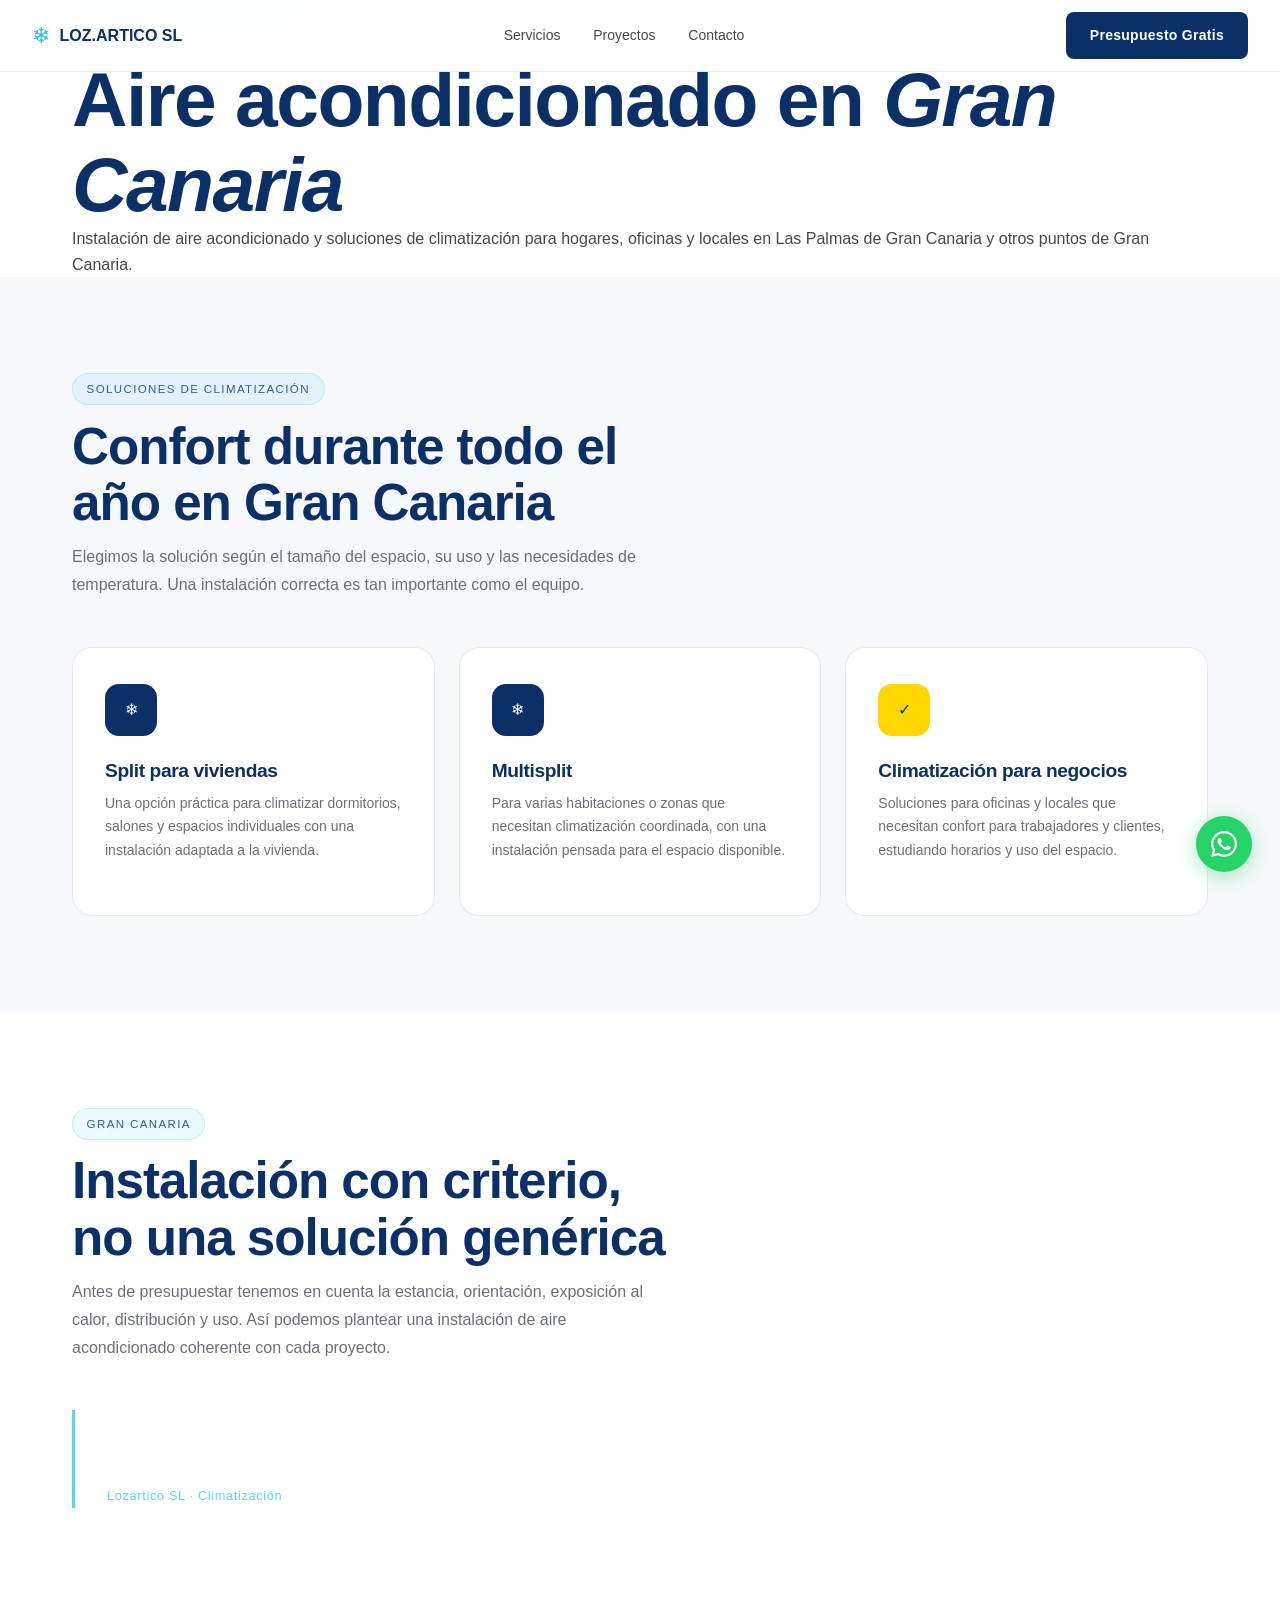
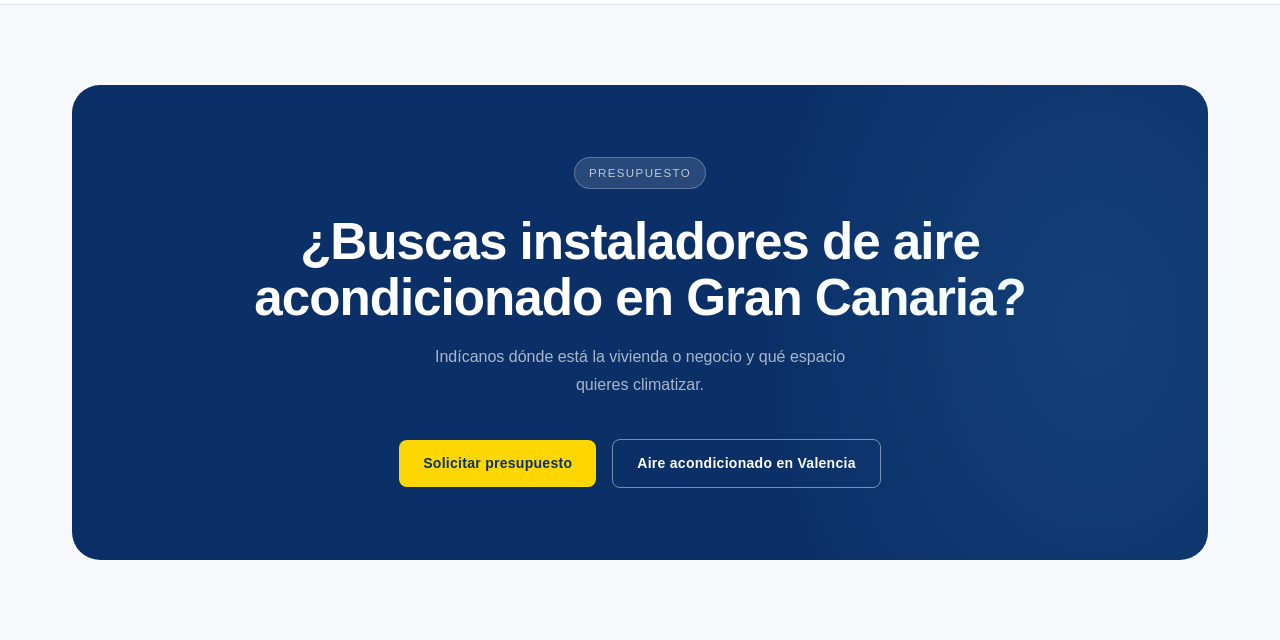
==== aire-acondicionado-gran-canaria.html @ 93b8c064 "seo: crear landing de aire acondicionado en Gran Canaria" ====
<!DOCTYPE html>
<html lang="es">
<head>
  <meta charset="UTF-8">
  <meta name="viewport" content="width=device-width, initial-scale=1.0">
  <title>Aire Acondicionado en Gran Canaria | Instalación y Climatización | Lozartico</title>
  <meta name="description" content="Instalación de aire acondicionado en Gran Canaria para viviendas, oficinas y locales. Soluciones split y multisplit adaptadas al clima de Canarias. Presupuesto con Lozartico.">
  <meta name="robots" content="index, follow">
  <link rel="canonical" href="https://lozartico.com/aire-acondicionado-gran-canaria.html">
  <meta property="og:type" content="website"><meta property="og:title" content="Aire Acondicionado en Gran Canaria | Instalación y Climatización"><meta property="og:description" content="Instalación y soluciones de climatización para viviendas y negocios en Gran Canaria."><meta property="og:url" content="https://lozartico.com/aire-acondicionado-gran-canaria.html">
  <link rel="stylesheet" href="css/style.css">
  <script type="application/ld+json">
  {"@context":"https://schema.org","@type":"Service","name":"Instalación de aire acondicionado en Gran Canaria","serviceType":"Instalación y climatización","provider":{"@type":"HVACBusiness","name":"Lozartico SL","url":"https://lozartico.com","telephone":"+34634332565"},"areaServed":[{"@type":"City","name":"Las Palmas de Gran Canaria"},{"@type":"AdministrativeArea","name":"Gran Canaria"}],"url":"https://lozartico.com/aire-acondicionado-gran-canaria.html"}
  </script>
</head>
<body>
<header class="nav" id="nav"><a href="index.html" class="nav__logo"><span class="nav__logo-icon">❄</span><span class="nav__logo-text">LOZ<strong>.ARTICO</strong> SL</span></a><nav class="nav__links"><a href="index.html" class="nav__link">Servicios</a><a href="proyectos.html" class="nav__link">Proyectos</a><a href="contacto.html" class="nav__link">Contacto</a></nav><a href="contacto.html" class="btn btn--primary nav__cta">Presupuesto Gratis</a><button class="nav__burger" id="burger" aria-label="Abrir menú"><span></span><span></span><span></span></button></header>
<div class="nav__mobile" id="mobileMenu"><a href="index.html" class="nav__mobile-link">Servicios</a><a href="proyectos.html" class="nav__mobile-link">Proyectos</a><a href="contacto.html" class="nav__mobile-link">Contacto</a></div>
<main>
<section class="page-hero"><div class="container"><span class="hero__tag">CLIMATIZACIÓN EN CANARIAS</span><h1 class="page-hero__title">Aire acondicionado en <em>Gran Canaria</em></h1><p class="page-hero__sub">Instalación de aire acondicionado y soluciones de climatización para hogares, oficinas y locales en Las Palmas de Gran Canaria y otros puntos de Gran Canaria.</p></div></section>
<section class="services"><div class="container"><div class="section-header"><span class="section-tag">SOLUCIONES DE CLIMATIZACIÓN</span><h2>Confort durante todo el año en Gran Canaria</h2><p>Elegimos la solución según el tamaño del espacio, su uso y las necesidades de temperatura. Una instalación correcta es tan importante como el equipo.</p></div><div class="services__grid"><article class="service-card"><div class="service-card__icon">❄</div><h3>Split para viviendas</h3><p>Una opción práctica para climatizar dormitorios, salones y espacios individuales con una instalación adaptada a la vivienda.</p></article><article class="service-card"><div class="service-card__icon">❄</div><h3>Multisplit</h3><p>Para varias habitaciones o zonas que necesitan climatización coordinada, con una instalación pensada para el espacio disponible.</p></article><article class="service-card"><div class="service-card__icon service-card__icon--yellow">✓</div><h3>Climatización para negocios</h3><p>Soluciones para oficinas y locales que necesitan confort para trabajadores y clientes, estudiando horarios y uso del espacio.</p></article></div></div></section>
<section class="testimonials"><div class="container"><div class="section-header"><span class="section-tag">GRAN CANARIA</span><h2>Instalación con criterio, no una solución genérica</h2><p>Antes de presupuestar tenemos en cuenta la estancia, orientación, exposición al calor, distribución y uso. Así podemos plantear una instalación de aire acondicionado coherente con cada proyecto.</p></div><div class="trust-quote"><p>Buscamos una solución de climatización equilibrada entre confort, instalación y necesidades reales del espacio.</p><cite>Lozartico SL · Climatización</cite></div></div></section>
<section class="cta"><div class="container"><div class="cta__inner"><span class="section-tag section-tag--light">PRESUPUESTO</span><h2 class="cta__title">¿Buscas instaladores de aire acondicionado en Gran Canaria?</h2><p class="cta__sub">Indícanos dónde está la vivienda o negocio y qué espacio quieres climatizar.</p><div class="cta__actions"><a href="contacto.html" class="btn btn--yellow">Solicitar presupuesto</a><a href="aire-acondicionado-valencia.html" class="btn btn--outline-white">Aire acondicionado en Valencia</a></div></div></div></section>
</main><script src="js/main.js"></script>
</body></html>
---- css/style.css ----
/* ════════════════════════════════════════════════
   LOZARTICO SL v2 — Design System
   Paleta: #0B3068 · #59D2FE · #FFD700 · #44474E
   ════════════════════════════════════════════════ */

:root {
  --primary:      #0B3068;
  --primary-80:   #1a4285;
  --primary-60:   #2d5ba3;
  --primary-dark: #061d42;
  --cyan:         #59D2FE;
  --cyan-dark:    #2bb8e8;
  --cyan-pale:    rgba(89,210,254,0.12);
  --yellow:       #FFD700;
  --yellow-dark:  #e6c200;
  --yellow-glow:  rgba(255,215,0,0.35);
  --neutral:      #44474E;
  --neutral-light:#6b6f78;
  --white:        #ffffff;
  --off-white:    #f7f8fb;
  --light-gray:   #eef0f5;
  --border:       rgba(11,48,104,0.1);
  --shadow-sm:    0 2px 12px rgba(11,48,104,0.08);
  --shadow-md:    0 8px 40px rgba(11,48,104,0.14);
  --shadow-lg:    0 24px 80px rgba(11,48,104,0.2);
  --shadow-glow:  0 0 30px rgba(89,210,254,0.25);
  --radius:       12px;
  --radius-lg:    20px;
  --radius-xl:    28px;
  --nav-h:        72px;
  --ease:         cubic-bezier(0.4, 0, 0.2, 1);
  --ease-spring:  cubic-bezier(0.34, 1.56, 0.64, 1);
  --t:            0.3s var(--ease);
}

/* ── RESET ─────────────────────────────────────── */
*, *::before, *::after { box-sizing: border-box; margin: 0; padding: 0; }
html { scroll-behavior: smooth; -webkit-font-smoothing: antialiased; }
body { font-family: 'DM Sans', sans-serif; font-size: 16px; line-height: 1.6; color: var(--neutral); background: var(--white); overflow-x: hidden; }
img { display: block; max-width: 100%; height: auto; }
a { text-decoration: none; color: inherit; }
button { font-family: inherit; cursor: pointer; border: none; background: none; }
input, textarea, select { font-family: inherit; }

.container { max-width: 1200px; margin: 0 auto; padding: 0 2rem; }

/* ── TYPOGRAPHY ────────────────────────────────── */
h1, h2, h3, h4 { font-family: 'Syne', sans-serif; color: var(--primary); line-height: 1.1; letter-spacing: -0.02em; }
h1 { font-size: clamp(2.8rem, 6vw, 5.5rem); font-weight: 800; }
h2 { font-size: clamp(2rem, 4vw, 3.2rem); font-weight: 700; }
h3 { font-size: clamp(1.3rem, 2.5vw, 1.7rem); font-weight: 700; }
h4 { font-size: 0.82rem; font-weight: 600; text-transform: uppercase; letter-spacing: 0.1em; }

/* ── SECTION HEADER ────────────────────────────── */
.section-header { margin-bottom: 3rem; max-width: 600px; }
.section-header p { margin-top: 0.75rem; font-size: 1rem; color: var(--neutral-light); line-height: 1.75; }
.section-tag {
  display: inline-block;
  padding: 0.35rem 0.85rem;
  background: var(--cyan-pale);
  border: 1px solid rgba(89,210,254,0.3);
  border-radius: 30px;
  font-family: 'DM Sans', sans-serif;
  font-size: 0.72rem;
  font-weight: 500;
  letter-spacing: 0.12em;
  color: var(--primary-60);
  margin-bottom: 0.85rem;
}
.section-tag--light { background: rgba(255,255,255,0.12); border-color: rgba(255,255,255,0.25); color: rgba(255,255,255,0.7); }

/* ── BUTTONS ───────────────────────────────────── */
.btn {
  display: inline-flex;
  align-items: center;
  gap: 0.5rem;
  padding: 0.78rem 1.5rem;
  border-radius: 8px;
  font-family: 'Syne', sans-serif;
  font-weight: 600;
  font-size: 0.875rem;
  letter-spacing: 0.02em;
  transition: transform var(--t), box-shadow var(--t), background var(--t), border-color var(--t);
  white-space: nowrap;
  position: relative;
  overflow: hidden;
}
.btn::after {
  content: '';
  position: absolute;
  inset: 0;
  background: linear-gradient(135deg, rgba(255,255,255,0.15) 0%, transparent 60%);
  opacity: 0;
  transition: opacity var(--t);
}
.btn:hover::after { opacity: 1; }
.btn:active { transform: scale(0.97) !important; }
.btn--lg { padding: 1rem 2rem; font-size: 0.95rem; border-radius: 10px; }
.btn--full { width: 100%; justify-content: center; }
.btn--primary { background: var(--primary); color: var(--white); }
.btn--primary:hover { background: var(--primary-60); transform: translateY(-2px); box-shadow: var(--shadow-md); }
.btn--yellow { background: var(--yellow); color: var(--primary); }
.btn--yellow:hover { background: var(--yellow-dark); transform: translateY(-2px); box-shadow: 0 10px 35px var(--yellow-glow); }
.btn--outline-white { background: transparent; color: var(--white); border: 1.5px solid rgba(255,255,255,0.45); }
.btn--outline-white:hover { background: rgba(255,255,255,0.1); border-color: var(--white); transform: translateY(-2px); }
.btn--glow:hover { box-shadow: 0 0 0 3px rgba(89,210,254,0.3), var(--shadow-md); }
.btn--yellow.btn--glow:hover { box-shadow: 0 0 0 3px rgba(255,215,0,0.3), 0 10px 35px var(--yellow-glow); }
.btn--arrow svg { transition: transform var(--t); }
.btn--arrow:hover svg { transform: translateX(4px); }

@keyframes pulse-ring {
  0% { box-shadow: 0 0 0 0 rgba(11,48,104,0.25); }
  70% { box-shadow: 0 0 0 8px rgba(11,48,104,0); }
  100% { box-shadow: 0 0 0 0 rgba(11,48,104,0); }
}

/* ── REVEAL ANIMATIONS ─────────────────────────── */
.reveal { opacity: 0; transform: translateY(30px); transition: opacity 0.75s var(--ease), transform 0.75s var(--ease); }
.reveal.visible { opacity: 1; transform: translateY(0); }
.reveal--delay1 { transition-delay: 0.12s; }
.reveal--delay2 { transition-delay: 0.24s; }
.reveal--delay3 { transition-delay: 0.38s; }

/* ════════════════════════════════════════════════
   NAV
   ════════════════════════════════════════════════ */
.nav {
  position: fixed;
  top: 0; left: 0; right: 0;
  z-index: 100;
  height: var(--nav-h);
  display: flex;
  align-items: center;
  justify-content: space-between;
  padding: 0 2rem;
  background: rgba(255,255,255,0.94);
  backdrop-filter: blur(14px);
  -webkit-backdrop-filter: blur(14px);
  border-bottom: 1px solid var(--border);
  transition: box-shadow var(--t), background var(--t);
}
.nav.scrolled { box-shadow: var(--shadow-sm); background: rgba(255,255,255,0.98); }
.nav__logo { display: flex; align-items: center; gap: 0.6rem; }
.nav__logo-icon { font-size: 1.4rem; color: var(--cyan-dark); }
.nav__logo-text { font-family: 'Syne', sans-serif; font-size: 1rem; font-weight: 700; color: var(--primary); }
.nav__links { display: flex; align-items: center; gap: 0.25rem; }
.nav__link { padding: 0.5rem 0.9rem; font-size: 0.875rem; font-weight: 400; color: var(--neutral); border-radius: 6px; transition: var(--t); position: relative; }
.nav__link::after { content: ''; position: absolute; bottom: 2px; left: 50%; right: 50%; height: 2px; background: var(--primary); border-radius: 2px; transition: left var(--t), right var(--t); }
.nav__link:hover::after, .nav__link.active::after { left: 0.9rem; right: 0.9rem; }
.nav__link:hover, .nav__link.active { color: var(--primary); }
.nav__burger { display: none; flex-direction: column; gap: 5px; padding: 6px; }
.nav__burger span { display: block; width: 22px; height: 2px; background: var(--primary); border-radius: 2px; transition: var(--t); }
.nav__burger.open span:nth-child(1) { transform: translateY(7px) rotate(45deg); }
.nav__burger.open span:nth-child(2) { opacity: 0; transform: scaleX(0); }
.nav__burger.open span:nth-child(3) { transform: translateY(-7px) rotate(-45deg); }
.nav__mobile { position: fixed; top: var(--nav-h); left: 0; right: 0; background: var(--white); padding: 2rem; border-bottom: 1px solid var(--border); display: flex; flex-direction: column; gap: 0.5rem; transform: translateY(-110%); opacity: 0; pointer-events: none; transition: transform 0.4s var(--ease), opacity 0.4s var(--ease); z-index: 99; box-shadow: var(--shadow-md); }
.nav__mobile.open { transform: translateY(0); opacity: 1; pointer-events: all; }
.nav__mobile-link { padding: 0.75rem 1rem; font-size: 1rem; font-weight: 500; color: var(--primary); border-radius: 8px; transition: var(--t); }
.nav__mobile-link:hover { background: var(--light-gray); }

/* ════════════════════════════════════════════════
   HERO
   ════════════════════════════════════════════════ */
.hero { position: relative; min-height: 100vh; display: flex; align-items: center; overflow: hidden; padding-top: var(--nav-h); }
.hero__bg { position: absolute; inset: 0; background: linear-gradient(135deg, #061d42 0%, #0b3068 45%, #1a4a8a 80%, #0d3d7a 100%); }
.hero__bg-grid { position: absolute; inset: 0; background-image: linear-gradient(rgba(89,210,254,0.07) 1px, transparent 1px), linear-gradient(90deg, rgba(89,210,254,0.07) 1px, transparent 1px); background-size: 60px 60px; }
.hero__photo-bg { position: absolute; right: 0; top: 0; width: 50%; height: 100%; background: url('../images/habitacion_reformada_lozartico_azulyblanco.jpg') center/cover no-repeat; mask-image: linear-gradient(to left, rgba(0,0,0,0.25) 0%, transparent 100%); -webkit-mask-image: linear-gradient(to left, rgba(0,0,0,0.25) 0%, transparent 100%); opacity: 0.35; }
.hero__overlay { position: absolute; inset: 0; background: linear-gradient(to right, rgba(6,29,66,0.95) 40%, rgba(6,29,66,0.5) 100%); }
.hero__bg::after { content: ''; position: absolute; top: 10%; right: 5%; width: 55%; height: 80%; background: radial-gradient(ellipse, rgba(89,210,254,0.1) 0%, transparent 70%); pointer-events: none; }
.hero__content { position: relative; z-index: 2; max-width: 750px; padding-top: 3rem; padding-bottom: 3rem; text-align: left; margin-left: 0; }
.hero__tag { display: inline-block; padding: 0.4rem 1.1rem; background: rgba(89,210,254,0.12); border: 1px solid rgba(89,210,254,0.3); border-radius: 30px; font-size: 0.72rem; font-weight: 500; letter-spacing: 0.12em; color: var(--cyan); margin-bottom: 1.5rem; }
.hero__title { color: var(--white); margin-bottom: 1.25rem; text-align: left; }
.hero__title em { font-style: normal; color: var(--cyan); }
.hero__sub { font-size: 1.05rem; line-height: 1.75; color: rgba(255,255,255,0.72); max-width: 540px; margin-bottom: 2.5rem; font-weight: 300; text-align: left; margin-left: 0; }
.hero__sub strong { color: var(--white); font-weight: 500; }
.hero__actions { display: flex; flex-wrap: wrap; gap: 1rem; align-items: center; margin-bottom: 3rem; justify-content: flex-start; }
.hero__badges { display: flex; align-items: center; gap: 2rem; padding-top: 2rem; border-top: 1px solid rgba(255,255,255,0.1); }
.hero__badge-divider { width: 1px; height: 36px; background: rgba(255,255,255,0.15); }
.hero__scroll { position: absolute; bottom: 2.5rem; right: 3rem; z-index: 2; display: flex; flex-direction: column; align-items: center; gap: 0.5rem; color: rgba(255,255,255,0.35); font-size: 0.65rem; letter-spacing: 0.18em; text-transform: uppercase; }
.hero__scroll-line { width: 1px; height: 50px; background: linear-gradient(to bottom, rgba(255,255,255,0.35), transparent); animation: scrollLine 2s ease-in-out infinite; }
@keyframes scrollLine { 0%, 100% { transform: scaleY(1); opacity: 1; } 50% { transform: scaleY(0.4); opacity: 0.3; } }

/* ════════════════════════════════════════════════
   SERVICES
   ════════════════════════════════════════════════ */
.services { padding: 6rem 0; background: var(--off-white); }
.services__grid { display: grid; grid-template-columns: repeat(3, 1fr); gap: 1.5rem; }
.service-card { background: var(--white); border: 1px solid var(--border); border-radius: var(--radius-lg); padding: 2.25rem 2rem; transition: transform var(--t), box-shadow var(--t), border-color var(--t); position: relative; overflow: hidden; }
.service-card::before { content: ''; position: absolute; top: 0; left: 0; right: 0; height: 3px; background: linear-gradient(to right, var(--primary), var(--cyan)); transform: scaleX(0); transform-origin: left; transition: transform 0.4s var(--ease); }
.service-card:hover { transform: translateY(-5px); box-shadow: var(--shadow-md); border-color: transparent; }
.service-card:hover::before { transform: scaleX(1); }
.service-card__icon { width: 52px; height: 52px; background: var(--primary); border-radius: 14px; display: flex; align-items: center; justify-content: center; margin-bottom: 1.5rem; color: var(--white); transition: transform var(--t); }
.service-card:hover .service-card__icon { transform: scale(1.1) rotate(-3deg); }
.service-card__icon svg { width: 24px; height: 24px; }
.service-card__icon--yellow { background: var(--yellow); color: var(--primary); }
.service-card__icon--green { background: #1d7a4e; color: var(--white); }
.service-card h3 { margin-bottom: 0.65rem; font-size: 1.2rem; }
.service-card > p { font-size: 0.875rem; color: var(--neutral-light); line-height: 1.7; margin-bottom: 1rem; }
.service-card__list { list-style: none; margin-bottom: 1.5rem; }
.service-card__list li { font-size: 0.82rem; color: var(--neutral-light); padding: 0.25rem 0 0.25rem 1.2rem; position: relative; }
.service-card__list li::before { content: '→'; position: absolute; left: 0; color: var(--cyan-dark); font-size: 0.75rem; }
.service-card__link { font-family: 'Syne', sans-serif; font-size: 0.82rem; font-weight: 700; color: var(--primary); display: inline-flex; align-items: center; gap: 0.3rem; border-bottom: 1.5px solid var(--primary); padding-bottom: 1px; transition: var(--t); }
.service-card__link:hover { color: var(--cyan-dark); border-color: var(--cyan-dark); gap: 0.6rem; }

/* ════════════════════════════════════════════════
   GALERÍA
   ════════════════════════════════════════════════ */
.gallery { padding: 6rem 0 3rem; background: var(--white); }
.gallery .container { margin-bottom: 2rem; }
.gallery__grid { display: grid; grid-template-columns: repeat(4, 1fr); grid-template-rows: auto auto; gap: 1rem; padding: 0 2rem; max-width: 1200px; margin: 0 auto; align-items: stretch; }
.gallery__item { position: relative; overflow: hidden; border-radius: var(--radius-lg); background: var(--light-gray); cursor: pointer; transition: transform var(--t), box-shadow var(--t); transition-delay: var(--delay, 0s); }
.gallery__item:hover { transform: scale(1.02); box-shadow: var(--shadow-lg); z-index: 2; }
.gallery__item--tall { grid-row: span 2; }
.gallery__item--wide { grid-column: span 2; }
.gallery__item img { width: 100%; height: 100%; min-height: 100%; object-fit: cover; transition: transform 0.6s var(--ease); display: block; }
.gallery__item--tall img { aspect-ratio: 3/4; height: 100%; }
.gallery__item:not(.gallery__item--tall):not(.gallery__item--wide) img { aspect-ratio: 4/5; }
.gallery__item--wide img { aspect-ratio: 16/9; }
.gallery__item:hover img { transform: scale(1.05); }
.gallery__caption { position: absolute; bottom: 0; left: 0; right: 0; padding: 2rem 1.5rem 1.5rem; background: linear-gradient(to top, rgba(6,29,66,0.9) 0%, transparent 100%); transform: translateY(30%); opacity: 0; transition: transform 0.4s var(--ease), opacity 0.4s var(--ease); }
.gallery__item:hover .gallery__caption { transform: translateY(0); opacity: 1; }
.gallery__tag { display: inline-block; padding: 0.2rem 0.6rem; background: var(--yellow); color: var(--primary); border-radius: 4px; font-family: 'Syne', sans-serif; font-size: 0.65rem; font-weight: 700; letter-spacing: 0.1em; text-transform: uppercase; margin-bottom: 0.4rem; }
.gallery__caption h4 { color: var(--white); font-size: 1rem; margin-bottom: 0.2rem; }
.gallery__caption p { color: rgba(255,255,255,0.65); font-size: 0.8rem; }
.gallery__cta { margin-top: 2.5rem; text-align: center; }

/* ════════════════════════════════════════════════
   CASE STUDY
   ════════════════════════════════════════════════ */
.casestudy { display: grid; grid-template-columns: 1fr 1fr; min-height: 450px; overflow: hidden; background: var(--primary); }
.casestudy__image { position: relative; overflow: hidden; background: var(--primary); width: 100%; height: 100%; }
.casestudy__image img { width: 100%; height: 100%; min-height: 450px; object-fit: cover; transition: transform 0.6s var(--ease); display: block; }
.casestudy__image:hover img { transform: scale(1.04); }
.casestudy__image-overlay { position: absolute; inset: 0; background: linear-gradient(135deg, rgba(6,29,66,0.3) 0%, transparent 60%); pointer-events: none; }
.casestudy__content { background: var(--primary); color: var(--white); padding: 4.5rem 4rem; display: flex; flex-direction: column; justify-content: center; gap: 1.25rem; }
.casestudy__tag { display: inline-block; font-size: 0.68rem; font-weight: 500; letter-spacing: 0.15em; color: var(--cyan); border-bottom: 1px solid rgba(89,210,254,0.3); padding-bottom: 0.5rem; width: fit-content; }
.casestudy__title { color: var(--white); font-size: clamp(1.8rem, 3vw, 2.8rem); }
.casestudy__desc { color: rgba(255,255,255,0.7); font-size: 0.925rem; line-height: 1.75; font-weight: 300; max-width: 420px; }
.casestudy__stats { display: flex; gap: 2.5rem; padding: 1.5rem 0; border-top: 1px solid rgba(255,255,255,0.1); border-bottom: 1px solid rgba(255,255,255,0.1); }
.stat__num { display: block; font-family: 'Syne', sans-serif; font-size: 2.2rem; font-weight: 800; color: var(--yellow); line-height: 1; margin-bottom: 0.25rem; }
.stat__label { font-size: 0.75rem; color: rgba(255,255,255,0.5); text-transform: uppercase; letter-spacing: 0.08em; }

@media (min-width: 1025px) {
  .casestudy--reverse .casestudy__image { order: 2; }
  .casestudy--reverse .casestudy__content { order: 1; }
}

/* ════════════════════════════════════════════════
   MARQUEE
   ════════════════════════════════════════════════ */
.clients { padding: 1.25rem 0; background: var(--off-white); border-top: 1px solid var(--border); border-bottom: 1px solid var(--border); overflow: hidden; }
.clients__marquee { overflow: hidden; }
.clients__track { display: flex; gap: 2rem; width: max-content; animation: marquee 30s linear infinite; align-items: center; }
.clients__track:hover { animation-play-state: paused; }
.clients__track span { font-family: 'Syne', sans-serif; font-size: 0.72rem; font-weight: 600; letter-spacing: 0.14em; color: var(--neutral-light); white-space: nowrap; }
@keyframes marquee { from { transform: translateX(0); } to { transform: translateX(-50%); } }

/* ════════════════════════════════════════════════
   TESTIMONIALS
   ════════════════════════════════════════════════ */
.testimonials { padding: 6rem 0; background: var(--white); }
.testimonials__grid { display: grid; grid-template-columns: repeat(3, 1fr); gap: 1.5rem; }
.testimonial { background: var(--off-white); border: 1px solid var(--border); border-radius: var(--radius-lg); padding: 2rem; position: relative; transition: transform var(--t), box-shadow var(--t); }
.testimonial:hover { transform: translateY(-4px); box-shadow: var(--shadow-sm); }
.testimonial__stars { font-size: 0.9rem; color: var(--yellow); margin-bottom: 1rem; letter-spacing: 0.05em; }
.testimonial p { font-size: 0.875rem; line-height: 1.8; color: var(--neutral); font-style: italic; margin-bottom: 1.5rem; }
.testimonial__author { display: flex; align-items: center; gap: 0.75rem; }
.testimonial__avatar { width: 40px; height: 40px; background: var(--primary); color: var(--cyan); border-radius: 50%; display: flex; align-items: center; justify-content: center; font-family: 'Syne', sans-serif; font-size: 0.75rem; font-weight: 700; flex-shrink: 0; }
.testimonial__author strong { display: block; font-family: 'Syne', sans-serif; font-size: 0.875rem; color: var(--primary); }
.testimonial__author span { font-size: 0.75rem; color: var(--neutral-light); }

/* ════════════════════════════════════════════════
   CTA
   ════════════════════════════════════════════════ */
.cta { padding: 5rem 0; background: var(--off-white); border-top: 1px solid var(--border); }
.cta__inner { background: var(--primary); border-radius: var(--radius-xl); padding: 4.5rem 3rem; text-align: center; position: relative; overflow: hidden; }
.cta__inner::before { content: ''; position: absolute; top: -50%; right: -20%; width: 60%; height: 200%; background: radial-gradient(ellipse, rgba(89,210,254,0.1) 0%, transparent 70%); pointer-events: none; }
.cta__deco { position: absolute; top: 1.5rem; right: 2.5rem; font-size: 5rem; opacity: 0.06; pointer-events: none; }
.cta__title { color: var(--white); font-size: clamp(2rem, 4vw, 3.2rem); margin: 0.75rem 0 1rem; }
.cta__sub { color: rgba(255,255,255,0.65); font-size: 1rem; max-width: 460px; margin: 0 auto 2.5rem; font-weight: 300; line-height: 1.75; }
.cta__actions { display: flex; flex-wrap: wrap; gap: 1rem; align-items: center; justify-content: center; }

/* ════════════════════════════════════════════════
   FOOTER
   ════════════════════════════════════════════════ */
.footer { background: var(--primary-dark); color: rgba(255,255,255,0.55); padding-top: 4rem; }
.footer__grid { display: grid; grid-template-columns: 2fr 1fr 1fr 1fr; gap: 3rem; padding-bottom: 3rem; }
.footer__brand p { margin-top: 0.85rem; font-size: 0.85rem; line-height: 1.75; max-width: 270px; }
.footer__logo .nav__logo-icon { color: var(--cyan); }
.footer__logo .nav__logo-text, .footer__logo .nav__logo-text strong { color: var(--white); }
.footer__locations { display: flex; flex-wrap: wrap; gap: 0.5rem; margin-top: 1rem; }
.footer__locations span { font-size: 0.72rem; padding: 0.25rem 0.6rem; border: 1px solid rgba(255,255,255,0.12); border-radius: 4px; }
.footer h4 { color: var(--white); margin-bottom: 1.25rem; }
.footer__links { list-style: none; display: flex; flex-direction: column; gap: 0.65rem; }
.footer__links a { font-size: 0.82rem; transition: color var(--t); }
.footer__links a:hover { color: var(--cyan); }
.footer__contact { list-style: none; display: flex; flex-direction: column; gap: 0.6rem; }
.footer__contact li { font-size: 0.8rem; line-height: 1.5; }
.footer__contact a:hover { color: var(--cyan); }
.footer__socials { display: flex; align-items: center; flex-wrap: wrap; gap: 0.6rem; margin-top: 1rem; }
.footer__socials a { width: 34px; height: 34px; display: inline-flex; align-items: center; justify-content: center; border: 1px solid rgba(255,255,255,0.14); border-radius: 8px; color: rgba(255,255,255,0.65); transition: var(--t); }
.footer__socials a:hover { color: var(--cyan); border-color: var(--cyan); transform: translateY(-2px); }
.footer__bottom { border-top: 1px solid rgba(255,255,255,0.08); padding: 1.25rem 0; font-size: 0.72rem; }
.footer__bottom-inner { display: flex; align-items: center; justify-content: space-between; gap: 1rem; }

/* Contact and trust sections */
.contact-section { padding: 6rem 0; background: var(--off-white); }
.contact-grid { display: grid; grid-template-columns: 0.9fr 1.1fr; gap: 4rem; align-items: start; }
.contact-form-wrap { background: var(--white); border: 1px solid var(--border); border-radius: var(--radius-xl); padding: 2.25rem; box-shadow: var(--shadow-sm); }
.form-row { display: grid; grid-template-columns: repeat(2, minmax(0, 1fr)); gap: 1rem; }
.form-group { margin-bottom: 1rem; }
.form-group label { display: block; margin-bottom: 0.35rem; font-size: 0.78rem; font-weight: 600; color: var(--primary); }
.form-group input, .form-group textarea, .form-group select { width: 100%; border: 1px solid rgba(11,48,104,0.15); border-radius: 8px; padding: 0.8rem 0.9rem; color: var(--neutral); background: var(--white); outline: none; transition: border-color var(--t), box-shadow var(--t); }
.form-group textarea { min-height: 150px; resize: vertical; }
.form-group input:focus, .form-group textarea:focus, .form-group select:focus { border-color: var(--cyan-dark); box-shadow: 0 0 0 3px var(--cyan-pale); }
.trust-strip { padding: 5rem 0; background: var(--primary); color: var(--white); }
.trust-strip h3 { color: var(--white); font-size: 1.5rem; margin-bottom: 1.5rem; }
.trust-logos { display: flex; flex-wrap: wrap; gap: 1.5rem; margin-bottom: 2.5rem; }
.trust-logos span { font-family: 'Syne', sans-serif; font-size: 0.82rem; color: rgba(255,255,255,0.45); letter-spacing: 0.1em; }
.trust-quote { max-width: 680px; border-left: 3px solid var(--cyan); padding-left: 2rem; position: relative; }
.trust-quote__mark { font-family: 'Syne', sans-serif; font-size: 5rem; font-weight: 800; color: var(--cyan); opacity: 0.2; position: absolute; top: -1.5rem; left: 2rem; line-height: 1; }
.trust-quote p { font-size: 1.05rem; font-style: italic; font-weight: 300; color: rgba(255,255,255,0.8); line-height: 1.8; margin-bottom: 0.75rem; }
.trust-quote cite { font-size: 0.8rem; color: var(--cyan); font-style: normal; letter-spacing: 0.05em; }

/* ════════════════════════════════════════════════
   PROJECTS PAGE
   ════════════════════════════════════════════════ */
.projects-section { padding: 5rem 0; }
.project-featured { display: grid; grid-template-columns: 1fr 1fr; gap: 0; border-radius: var(--radius-xl); overflow: hidden; margin-bottom: 3rem; box-shadow: var(--shadow-lg); background: var(--primary); }
.project-featured__content { background: var(--primary); color: var(--white); padding: 3.5rem; display: flex; flex-direction: column; gap: 1.25rem; justify-content: center; min-width: 0; }
.project-featured__content h2 { color: var(--white); }
.project-featured__content p { color: rgba(255,255,255,0.7); font-size: 0.925rem; line-height: 1.75; font-weight: 300; }
.project-featured__image { min-height: 440px; height: 100%; overflow: hidden; position: relative; background: var(--primary); }
.project-featured__image img { width: 100%; height: 100%; min-height: 440px; object-fit: cover; transition: transform 0.6s var(--ease); display: block; }
.project-featured:hover .project-featured__image img { transform: scale(1.04); }
.projects-grid { display: grid; grid-template-columns: repeat(3, 1fr); gap: 1.5rem; }
.project-card { border-radius: var(--radius-lg); overflow: hidden; border: 1px solid var(--border); transition: transform var(--t), box-shadow var(--t), border-color var(--t); background: var(--white); min-width: 0; }
.project-card:hover { transform: translateY(-5px); box-shadow: var(--shadow-md); border-color: transparent; }
.project-card__image { height: 240px; overflow: hidden; position: relative; }
.project-card__image img { width: 100%; height: 100%; object-fit: cover; transition: transform 0.6s var(--ease); }
.project-card:hover .project-card__image img { transform: scale(1.06); }
.project-card__content { padding: 1.75rem; }
.project-card__content h3 { font-size: 1.1rem; margin: 0.5rem 0; }
.project-card__content p { font-size: 0.875rem; color: var(--neutral-light); line-height: 1.65; margin-bottom: 1rem; }
.project-card__meta { display: flex; align-items: center; justify-content: space-between; padding-top: 1rem; border-top: 1px solid var(--border); gap: 0.75rem; }
.project-card__meta span { font-size: 0.78rem; color: var(--neutral-light); }

/* ════════════════════════════════════════════════
   RESPONSIVE
   ════════════════════════════════════════════════ */
@media (max-width: 1024px) {
  .services__grid { grid-template-columns: repeat(2, minmax(0, 1fr)); }
  .testimonials__grid { grid-template-columns: repeat(2, minmax(0, 1fr)); }
  .footer__grid { grid-template-columns: 1fr 1fr; gap: 2rem; }
  .casestudy { grid-template-columns: 1fr; }
  .casestudy__image { min-height: 280px; }
  .casestudy__image img { min-height: 280px; }
  .project-featured { grid-template-columns: 1fr; }
  .project-featured__image { min-height: 280px; }
  .project-featured__image img { min-height: 280px; }
  .projects-grid { grid-template-columns: repeat(2, minmax(0, 1fr)); }
  .contact-grid { grid-template-columns: 1fr; gap: 3rem; }
  .gallery__grid { grid-template-columns: repeat(2, minmax(0, 1fr)); }
  .gallery__item--tall { grid-row: auto; }
  .gallery__item--wide { grid-column: auto; }
}

@media (max-width: 768px) {
  :root { --nav-h: 64px; }
  .container { padding-left: 1.25rem; padding-right: 1.25rem; width: 100%; }
  .nav { padding: 0 1.25rem; }
  .nav__links, .nav__cta { display: none; }
  .nav__burger { display: flex; }
  .nav__mobile { padding: 1rem 1.25rem 1.25rem; }

  .hero { min-height: auto; padding-top: var(--nav-h); }
  .hero__content { width: 100%; max-width: none; padding: 4.5rem 1.25rem 4rem; }
  .hero__tag { margin-bottom: 1rem; max-width: 100%; }
  .hero__title { font-size: clamp(2.35rem, 11vw, 4.1rem); line-height: 1.02; overflow-wrap: anywhere; }
  .hero__sub { max-width: 100%; font-size: 0.98rem; line-height: 1.7; margin-bottom: 1.75rem; }
  .hero__actions { width: 100%; flex-direction: column; align-items: stretch; gap: 0.75rem; margin-bottom: 2rem; }
  .hero__actions .btn { width: 100%; justify-content: center; }
  .hero__badges { width: 100%; flex-wrap: wrap; gap: 1rem 1.25rem; padding-top: 1.5rem; }
  .hero__badge-divider { display: none; }
  .hero__scroll { display: none; }
  .hero__photo-bg { width: 100%; opacity: 0.22; mask-image: linear-gradient(to top, rgba(0,0,0,0.12) 0%, transparent 100%); -webkit-mask-image: linear-gradient(to top, rgba(0,0,0,0.12) 0%, transparent 100%); }
  .hero__overlay { background: linear-gradient(to bottom, rgba(6,29,66,0.92), rgba(6,29,66,0.82)); }

  .services, .testimonials, .contact-section, .gallery { padding: 4rem 0; }
  .section-header { margin-bottom: 2rem; max-width: 100%; }
  .section-header h2 { font-size: clamp(2rem, 9vw, 2.8rem); overflow-wrap: anywhere; }
  .services__grid, .testimonials__grid, .projects-grid { grid-template-columns: 1fr; gap: 1rem; }
  .service-card, .testimonial { padding: 1.5rem; }

  .gallery__grid { grid-template-columns: 1fr; gap: 0.75rem; padding: 0 1.25rem; }
  .gallery__item, .gallery__item--tall, .gallery__item--wide { grid-column: auto; grid-row: auto; min-height: 260px; }
  .gallery__item img, .gallery__item--tall img, .gallery__item--wide img { width: 100%; height: 100%; min-height: 260px; aspect-ratio: 4/3; object-fit: cover; }
  .gallery__caption { transform: translateY(0); opacity: 1; padding: 3rem 1.1rem 1rem; }

  .casestudy { grid-template-columns: 1fr; min-height: 0; }
  .casestudy__image { min-height: 260px; }
  .casestudy__image img { min-height: 260px; aspect-ratio: 4/3; }
  .casestudy__content { padding: 2.5rem 1.25rem; gap: 1rem; }
  .casestudy__desc { max-width: none; }
  .casestudy__stats { flex-wrap: wrap; gap: 1.25rem 2rem; padding: 1.25rem 0; }

  .cta { padding: 3rem 0; }
  .cta__inner { padding: 2.5rem 1.25rem; border-radius: 20px; }
  .cta__title { font-size: clamp(2rem, 9vw, 2.8rem); overflow-wrap: anywhere; }
  .cta__sub { max-width: none; margin-bottom: 1.75rem; }
  .cta__actions { width: 100%; flex-direction: column; align-items: stretch; gap: 0.75rem; }
  .cta__actions .btn { width: 100%; justify-content: center; }

  .project-featured { grid-template-columns: 1fr; border-radius: 20px; margin-bottom: 2rem; }
  .project-featured__content { padding: 2rem 1.25rem; gap: 1rem; }
  .project-featured__content h2 { font-size: clamp(1.9rem, 9vw, 2.7rem); overflow-wrap: anywhere; }
  .project-featured__image, .project-featured__image img { min-height: 260px; height: 260px; }
  .project-card__image { height: 220px; }
  .project-card__content { padding: 1.4rem; }
  .project-card__meta { align-items: flex-start; flex-direction: column; }

  .footer { padding-top: 3rem; }
  .footer__grid { grid-template-columns: 1fr; gap: 1.75rem; padding-bottom: 2rem; }
  .footer__bottom-inner { align-items: flex-start; flex-direction: column; }
  .footer__socials { gap: 0.5rem; }
  .footer__socials a { width: 36px; height: 36px; }

  .trust-strip { padding: 4rem 0; }
  .trust-logos { gap: 0.75rem 1rem; margin-bottom: 2rem; }
  .trust-quote { padding-left: 1rem; }
  .trust-quote__mark { left: 1rem; }

  .contact-grid { gap: 1.75rem; }
  .contact-form-wrap { padding: 1.25rem; border-radius: 18px; }
  .form-row { grid-template-columns: 1fr; gap: 0; }
}

@media (max-width: 480px) {
  .container { padding-left: 1rem; padding-right: 1rem; }
  .nav { padding: 0 1rem; }
  .hero__content { padding: 4rem 1rem 3.25rem; }
  .hero__title { font-size: clamp(2.2rem, 12vw, 3.5rem); }
  .hero__badges { align-items: flex-start; flex-direction: column; }
  .hero__badge { width: 100%; }
  .section-tag { max-width: 100%; }
  .gallery__grid { padding: 0 1rem; }
  .gallery__item, .gallery__item img, .gallery__item--tall img, .gallery__item--wide img { min-height: 220px; }
  .casestudy__content { padding: 2.25rem 1rem; }
  .cta__inner { padding: 2.25rem 1rem; border-radius: 16px; }
  .project-featured__content { padding: 1.75rem 1rem; }
  .contact-form-wrap { padding: 1rem; }
  .form-group input, .form-group textarea, .form-group select { font-size: 16px; }
  .footer__socials a { width: 34px; height: 34px; }
}

@media (hover: none) and (pointer: coarse) {
  .service-card:hover, .testimonial:hover, .project-card:hover, .gallery__item:hover { transform: none; box-shadow: none; }
  .gallery__caption { transform: translateY(0); opacity: 1; }
}
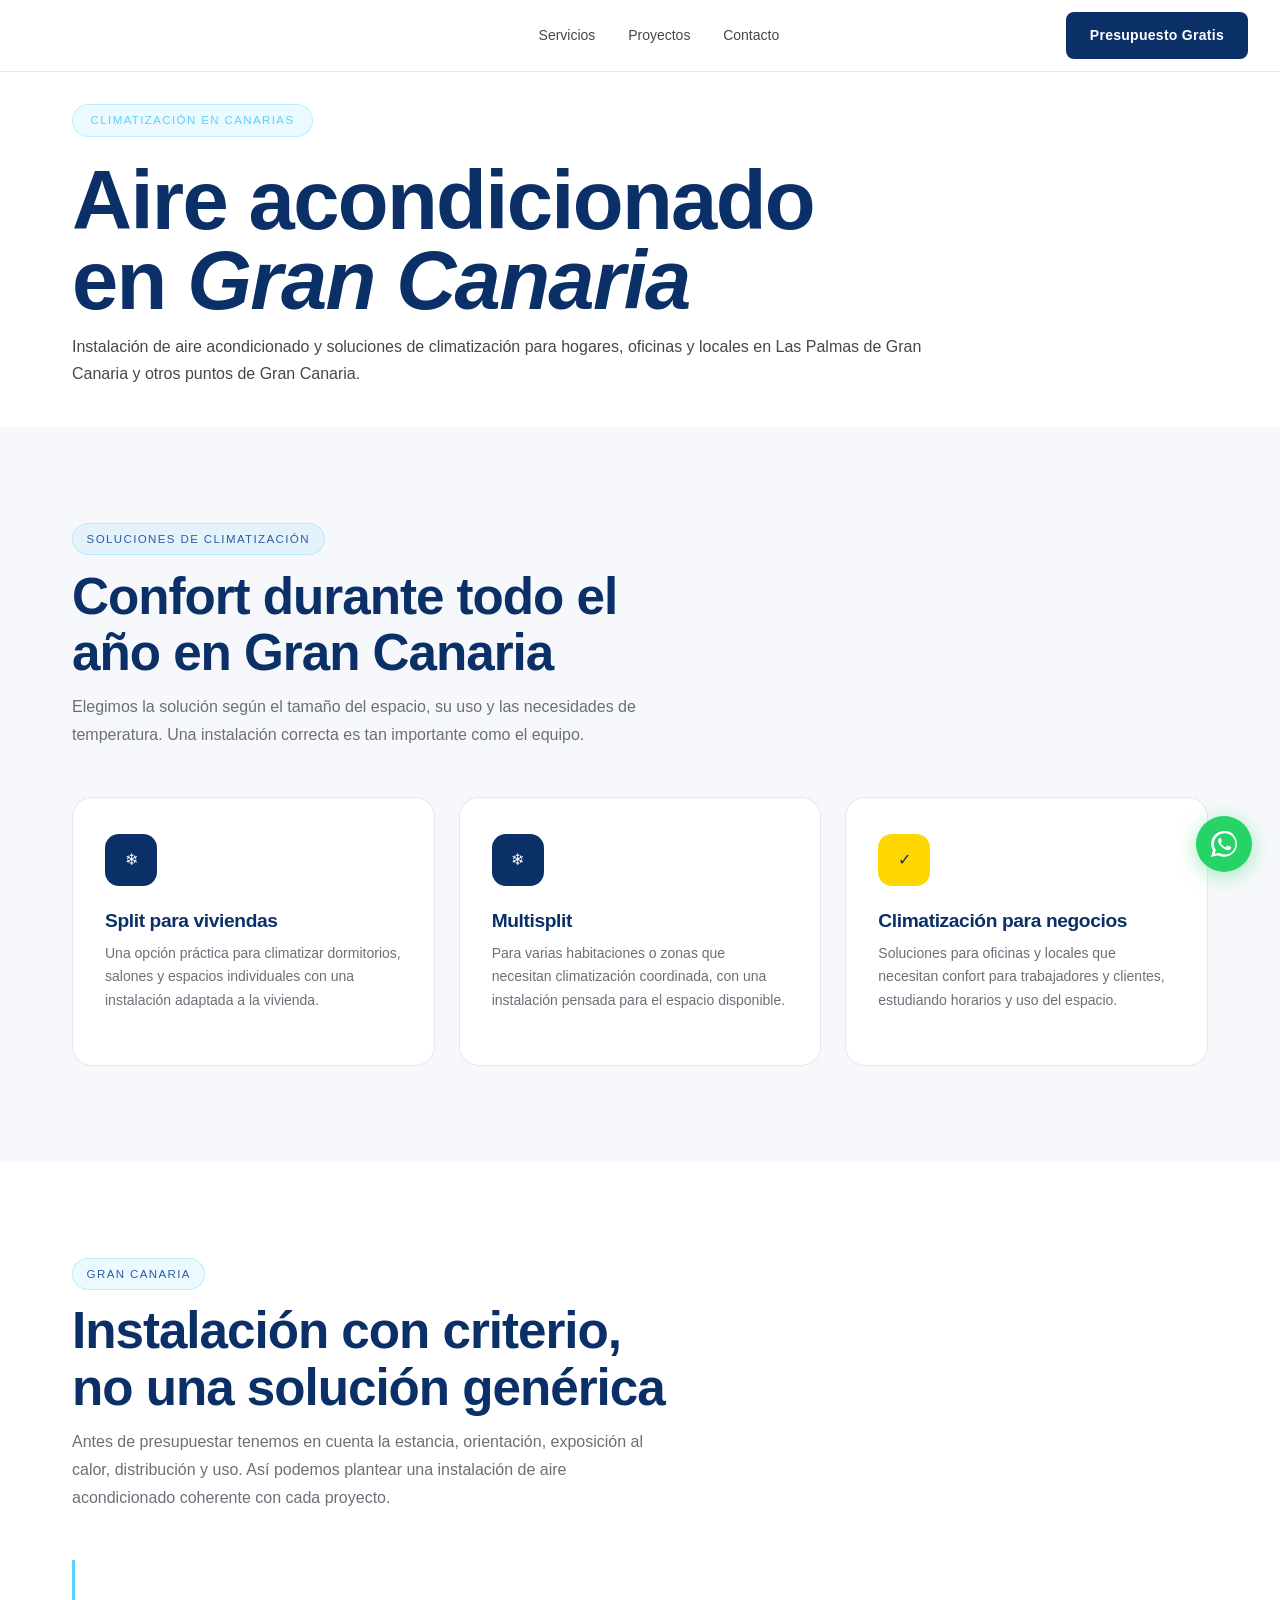
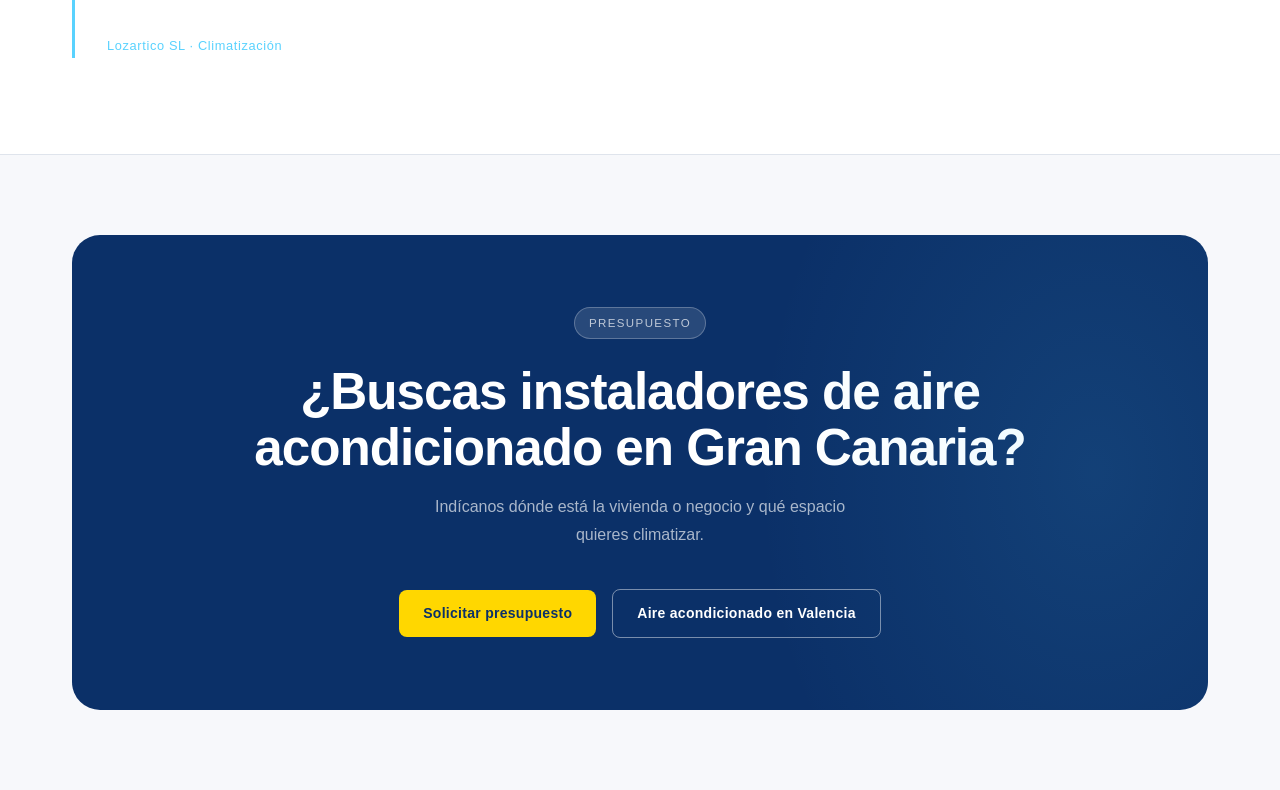
==== commit c0840e5b: "seo: corregir canonical de aire acondicionado Gran Canaria" ====
--- a/aire-acondicionado-gran-canaria.html
+++ b/aire-acondicionado-gran-canaria.html
@@ -6,12 +6,10 @@
   <title>Aire Acondicionado en Gran Canaria | Instalación y Climatización | Lozartico</title>
   <meta name="description" content="Instalación de aire acondicionado en Gran Canaria para viviendas, oficinas y locales. Soluciones split y multisplit adaptadas al clima de Canarias. Presupuesto con Lozartico.">
   <meta name="robots" content="index, follow">
-  <link rel="canonical" href="https://lozartico.com/aire-acondicionado-gran-canaria.html">
-  <meta property="og:type" content="website"><meta property="og:title" content="Aire Acondicionado en Gran Canaria | Instalación y Climatización"><meta property="og:description" content="Instalación y soluciones de climatización para viviendas y negocios en Gran Canaria."><meta property="og:url" content="https://lozartico.com/aire-acondicionado-gran-canaria.html">
+  <link rel="canonical" href="https://lozartic.es/aire-acondicionado-gran-canaria.html">
+  <meta property="og:type" content="website"><meta property="og:title" content="Aire Acondicionado en Gran Canaria | Instalación y Climatización"><meta property="og:description" content="Instalación y soluciones de climatización para viviendas y negocios en Gran Canaria."><meta property="og:url" content="https://lozartic.es/aire-acondicionado-gran-canaria.html">
   <link rel="stylesheet" href="css/style.css">
-  <script type="application/ld+json">
-  {"@context":"https://schema.org","@type":"Service","name":"Instalación de aire acondicionado en Gran Canaria","serviceType":"Instalación y climatización","provider":{"@type":"HVACBusiness","name":"Lozartico SL","url":"https://lozartico.com","telephone":"+34634332565"},"areaServed":[{"@type":"City","name":"Las Palmas de Gran Canaria"},{"@type":"AdministrativeArea","name":"Gran Canaria"}],"url":"https://lozartico.com/aire-acondicionado-gran-canaria.html"}
-  </script>
+  <script type="application/ld+json">{"@context":"https://schema.org","@type":"Service","name":"Instalación de aire acondicionado en Gran Canaria","serviceType":"Instalación y climatización","provider":{"@type":"HVACBusiness","name":"Lozartico SL","url":"https://lozartic.es","telephone":"+34634332565"},"areaServed":[{"@type":"City","name":"Las Palmas de Gran Canaria"},{"@type":"AdministrativeArea","name":"Gran Canaria"}],"url":"https://lozartic.es/aire-acondicionado-gran-canaria.html"}</script>
 </head>
 <body>
 <header class="nav" id="nav"><a href="index.html" class="nav__logo"><span class="nav__logo-icon">❄</span><span class="nav__logo-text">LOZ<strong>.ARTICO</strong> SL</span></a><nav class="nav__links"><a href="index.html" class="nav__link">Servicios</a><a href="proyectos.html" class="nav__link">Proyectos</a><a href="contacto.html" class="nav__link">Contacto</a></nav><a href="contacto.html" class="btn btn--primary nav__cta">Presupuesto Gratis</a><button class="nav__burger" id="burger" aria-label="Abrir menú"><span></span><span></span><span></span></button></header>
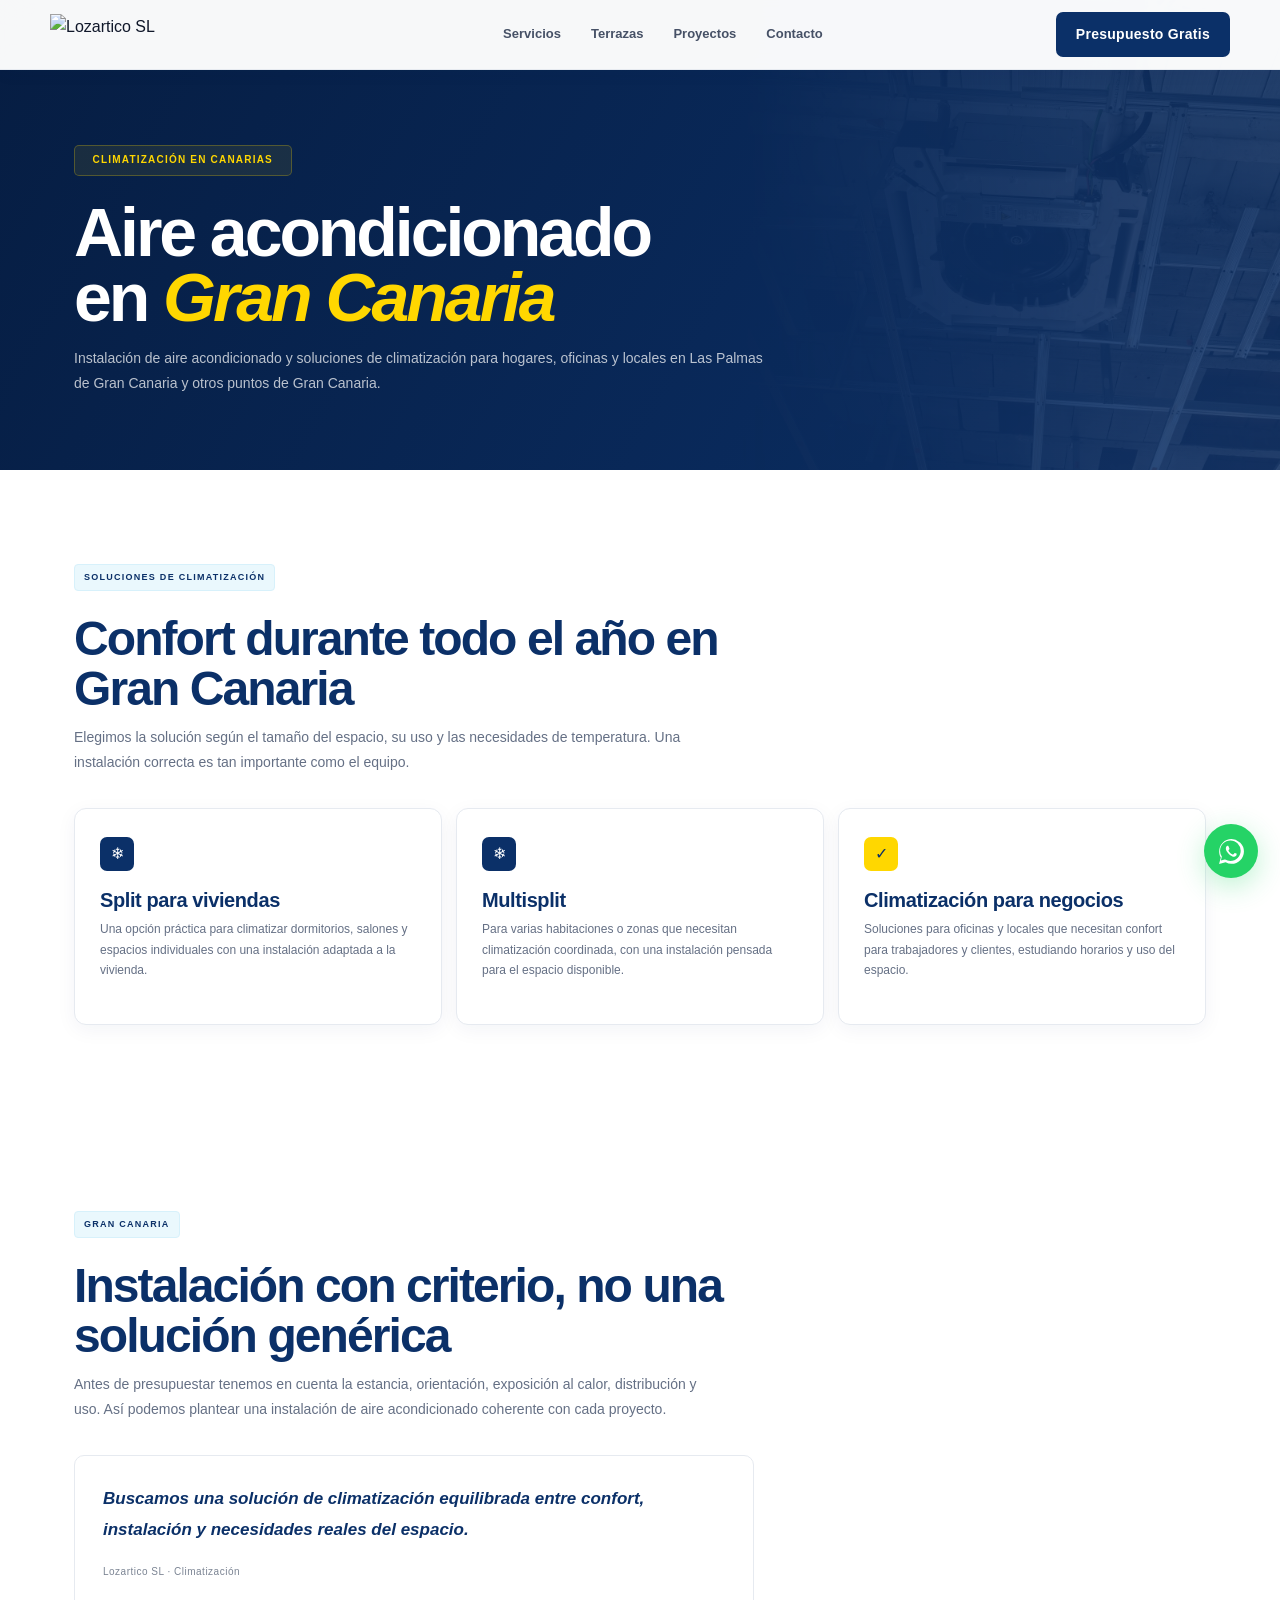
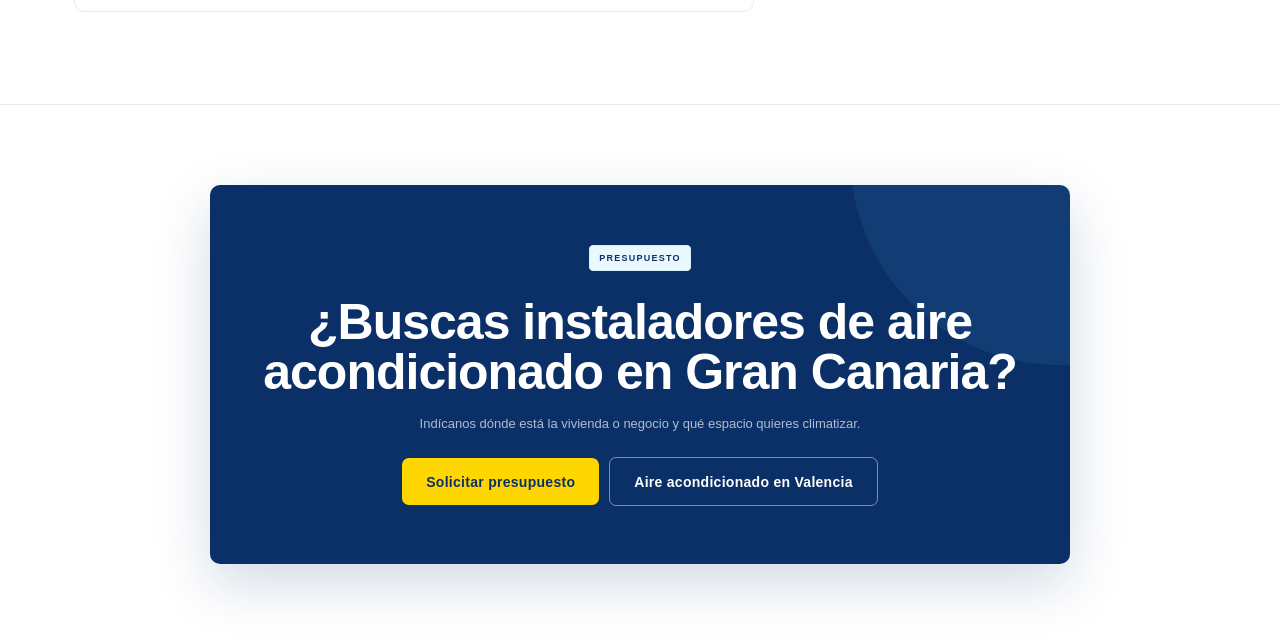
==== commit 357d2b8d: "Restore Gran Canaria HVAC landing page and site navigation" ====
--- a/aire-acondicionado-gran-canaria.html
+++ b/aire-acondicionado-gran-canaria.html
@@ -1,8 +1,7 @@
 <!DOCTYPE html>
 <html lang="es">
 <head>
-  <meta charset="UTF-8">
-  <meta name="viewport" content="width=device-width, initial-scale=1.0">
+  <meta charset="UTF-8"><meta name="viewport" content="width=device-width, initial-scale=1.0">
   <title>Aire Acondicionado en Gran Canaria | Instalación y Climatización | Lozartico</title>
   <meta name="description" content="Instalación de aire acondicionado en Gran Canaria para viviendas, oficinas y locales. Soluciones split y multisplit adaptadas al clima de Canarias. Presupuesto con Lozartico.">
   <meta name="robots" content="index, follow">
@@ -12,8 +11,8 @@
   <script type="application/ld+json">{"@context":"https://schema.org","@type":"Service","name":"Instalación de aire acondicionado en Gran Canaria","serviceType":"Instalación y climatización","provider":{"@type":"HVACBusiness","name":"Lozartico SL","url":"https://lozartic.es","telephone":"+34634332565"},"areaServed":[{"@type":"City","name":"Las Palmas de Gran Canaria"},{"@type":"AdministrativeArea","name":"Gran Canaria"}],"url":"https://lozartic.es/aire-acondicionado-gran-canaria.html"}</script>
 </head>
 <body>
-<header class="nav" id="nav"><a href="index.html" class="nav__logo"><span class="nav__logo-icon">❄</span><span class="nav__logo-text">LOZ<strong>.ARTICO</strong> SL</span></a><nav class="nav__links"><a href="index.html" class="nav__link">Servicios</a><a href="proyectos.html" class="nav__link">Proyectos</a><a href="contacto.html" class="nav__link">Contacto</a></nav><a href="contacto.html" class="btn btn--primary nav__cta">Presupuesto Gratis</a><button class="nav__burger" id="burger" aria-label="Abrir menú"><span></span><span></span><span></span></button></header>
-<div class="nav__mobile" id="mobileMenu"><a href="index.html" class="nav__mobile-link">Servicios</a><a href="proyectos.html" class="nav__mobile-link">Proyectos</a><a href="contacto.html" class="nav__mobile-link">Contacto</a></div>
+<header class="nav" id="nav"><a href="index.html" class="nav__logo"><span class="nav__logo-icon">❄</span><span class="nav__logo-text">LOZ<strong>.ARTICO</strong> SL</span></a><nav class="nav__links"><a href="index.html" class="nav__link">Servicios</a><a href="terrazas.html" class="nav__link">Terrazas</a><a href="proyectos.html" class="nav__link">Proyectos</a><a href="contacto.html" class="nav__link">Contacto</a></nav><a href="contacto.html" class="btn btn--primary nav__cta">Presupuesto Gratis</a><button class="nav__burger" id="burger" aria-label="Abrir menú"><span></span><span></span><span></span></button></header>
+<div class="nav__mobile" id="mobileMenu"><a href="index.html" class="nav__mobile-link">Servicios</a><a href="terrazas.html" class="nav__mobile-link">Terrazas</a><a href="proyectos.html" class="nav__mobile-link">Proyectos</a><a href="contacto.html" class="nav__mobile-link">Contacto</a></div>
 <main>
 <section class="page-hero"><div class="container"><span class="hero__tag">CLIMATIZACIÓN EN CANARIAS</span><h1 class="page-hero__title">Aire acondicionado en <em>Gran Canaria</em></h1><p class="page-hero__sub">Instalación de aire acondicionado y soluciones de climatización para hogares, oficinas y locales en Las Palmas de Gran Canaria y otros puntos de Gran Canaria.</p></div></section>
 <section class="services"><div class="container"><div class="section-header"><span class="section-tag">SOLUCIONES DE CLIMATIZACIÓN</span><h2>Confort durante todo el año en Gran Canaria</h2><p>Elegimos la solución según el tamaño del espacio, su uso y las necesidades de temperatura. Una instalación correcta es tan importante como el equipo.</p></div><div class="services__grid"><article class="service-card"><div class="service-card__icon">❄</div><h3>Split para viviendas</h3><p>Una opción práctica para climatizar dormitorios, salones y espacios individuales con una instalación adaptada a la vivienda.</p></article><article class="service-card"><div class="service-card__icon">❄</div><h3>Multisplit</h3><p>Para varias habitaciones o zonas que necesitan climatización coordinada, con una instalación pensada para el espacio disponible.</p></article><article class="service-card"><div class="service-card__icon service-card__icon--yellow">✓</div><h3>Climatización para negocios</h3><p>Soluciones para oficinas y locales que necesitan confort para trabajadores y clientes, estudiando horarios y uso del espacio.</p></article></div></div></section>
